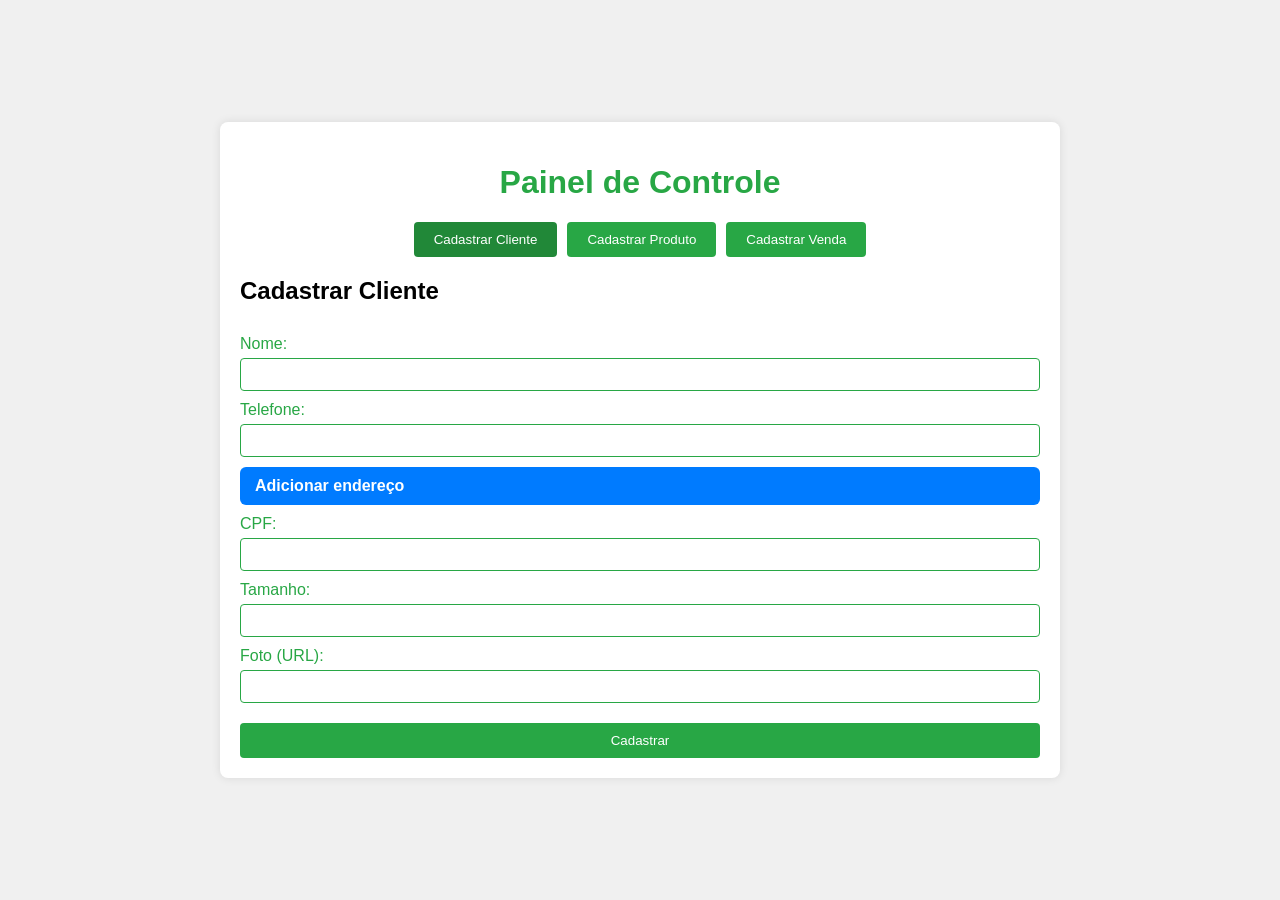
==== src/main/resources/static/index.html @ aad8f704 "adicionando enderecos no front depois tem q mudar várias coisas no back-end viu" ====
<!DOCTYPE html>
<html lang="pt-BR">
<head>
    <meta charset="UTF-8">
    <meta name="viewport" content="width=device-width, initial-scale=1.0">
    <title>Painel de Controle de Vendas</title>
    <link rel="stylesheet" href="style.css">
</head>
<body>
    <div class="container">
        <h1>Painel de Controle</h1>
        <div class="tabs">
            <button class="tab-button active" onclick="showTab('cliente')">Cadastrar Cliente</button>
            <button class="tab-button" onclick="showTab('produto')">Cadastrar Produto</button>
            <button class="tab-button" onclick="showTab('venda')">Cadastrar Venda</button>
        </div>
        <div id="cliente" class="tab-content active">
            <h2>Cadastrar Cliente</h2>
            <form id="clienteForm">
                <label for="nome">Nome:</label>
                <input type="text" id="nome" required>

                <label for="telefone">Telefone:</label>
                <input type="text" id="telefone" required>

<!--                <label for="endereco">Endereço:</label>-->
<!--                <input type="text" id="endereco" required>-->
                <div id="adicionarEndereco" onclick="adicionarEndereco()">Adicionar endereço</div>
                <div id="enderecos"></div>

                <label for="cpf">CPF:</label>
                <input type="text" id="cpf" required>

                <label for="tamanho">Tamanho:</label>
                <input type="text" id="tamanho">

                <label for="foto">Foto (URL):</label>
                <input type="url" id="foto">

                <button type="submit">Cadastrar</button>
            </form>
        </div>
        <div id="produto" class="tab-content">
            <h2>Cadastrar Produto</h2>
            <form id="produtoForm">
                <label for="prodNome">Nome:</label>
                <input type="text" id="prodNome" required>

                <label for="quantidade">Quantidade:</label>
                <input type="number" id="quantidade" required>

                <label for="categoria">Categoria:</label>
                <input type="text" id="categoria" required>

                <label for="descricao">Descrição:</label>
                <textarea id="descricao"></textarea>

                <label for="precoCompra">Preço de Compra:</label>
                <input type="number" step="0.01" id="precoCompra" required>

                <label for="precoVenda">Preço de Venda:</label>
                <input type="number" step="0.01" id="precoVenda" required>

                <label for="imagem">Imagem (URL):</label>
                <input type="url" id="imagem">

                <label for="barraDoProduto">Código de Barras:</label>
                <input type="text" id="barraDoProduto">

                <button type="submit">Cadastrar</button>
            </form>
        </div>
        <div id="venda" class="tab-content">
            <h2>Cadastrar Venda</h2>
            <form id="vendaForm">
                <label for="clienteId">ID do Cliente:</label>
                <input type="number" id="clienteId" required>

                <label for="clienteNome">Nome do Cliente:</label>
                <input type="text" id="clienteNome" required>

                <label for="vendedor">Vendedor:</label>
                <input type="text" id="vendedor" required>

                <label for="tipoPagamento">Tipo de Pagamento:</label>
                <select id="tipoPagamento" required>
                    <option value="DINHEIRO">Dinheiro</option>
                    <option value="CARTAO">Cartão</option>
                    <option value="PIX">PIX</option>
                </select>

                <label for="descontoTipo">Tipo de Desconto:</label>
                <input type="text" id="descontoTipo" placeholder="Ex: PERCENTUAL">

                <label for="descontoValor">Valor do Desconto:</label>
                <input type="number" step="0.01" id="descontoValor">

                <div id="itens">
                    <h3>Itens da Venda</h3>
                    <div class="item">
                        <label>Produto ID:</label>
                        <input type="number" class="produtoId" required>
                        <label>Quantidade:</label>
                        <input type="number" class="quantidade" required>
                        <label>Preço:</label>
                        <input type="number" step="0.01" class="preco" required>
                        <button type="button" onclick="removerItem(this)">Remover</button>
                    </div>
                </div>
                <button type="button" onclick="adicionarItem()">Adicionar Item</button>

                <button type="submit">Cadastrar Venda</button>
            </form>
        </div>
    </div>
    <script src="script.js"></script>
</body>
</html>
---- src/main/resources/static/style.css ----
body {
    font-family: Arial, sans-serif;
    background-color: #f0f0f0;
    margin: 0;
    padding: 0;
    display: flex;
    justify-content: center;
    align-items: center;
    min-height: 100vh;
}

.container {
    background-color: white;
    border-radius: 8px;
    box-shadow: 0 0 10px rgba(0,0,0,0.1);
    width: 90%;
    max-width: 800px;
    padding: 20px;
}

h1 {
    text-align: center;
    color: #28a745;
}

.tabs {
    display: flex;
    justify-content: center;
    margin-bottom: 20px;
}

.tab-button {
    background-color: #28a745;
    color: white;
    border: none;
    padding: 10px 20px;
    cursor: pointer;
    margin: 0 5px;
    border-radius: 4px;
}

.tab-button.active {
    background-color: #218838;
}

.tab-content {
    display: none;
}

.tab-content.active {
    display: block;
}

form {
    display: flex;
    flex-direction: column;
}

label {
    margin-top: 10px;
    color: #28a745;
}

input, select, textarea {
    padding: 8px;
    margin-top: 5px;
    border: 1px solid #28a745;
    border-radius: 4px;
}

button[type="submit"], button[type="button"] {
    background-color: #28a745;
    color: white;
    border: none;
    padding: 10px;
    margin-top: 20px;
    cursor: pointer;
    border-radius: 4px;
}

button[type="submit"]:hover, button[type="button"]:hover {
    background-color: #218838;
}

.item {
    border: 1px solid #28a745;
    padding: 10px;
    margin: 10px 0;
    border-radius: 4px;
}

.item input {
    margin-right: 10px;
    width: calc(25% - 10px);
}

.endereco {
    border: 2px solid #28a745;
    border-radius: 8px;
    padding: 15px;
    margin-top: 15px;
    background-color: #f9fff9;

    display: flex;
    flex-wrap: wrap;
    gap: 10px;
}

.endereco input {
    flex: 1 1 180px;
    padding: 8px;
    border: 1px solid #28a745;
    border-radius: 4px;
}

.endereco button {
    background-color: #dc3545;
    color: white;
    border: none;
    padding: 8px 12px;
    border-radius: 4px;
    cursor: pointer;
}

.endereco button:hover {
    background-color: #c82333;
}

#adicionarEndereco{
    background-color: #007bff;
    color: white;
    border: none;
    padding: 10px 15px;
    margin-top: 10px;
    border-radius: 6px;
    cursor: pointer;
    font-weight: bold;
}

#adicionarEndereco:hover {
    background-color: #0056b3;
}
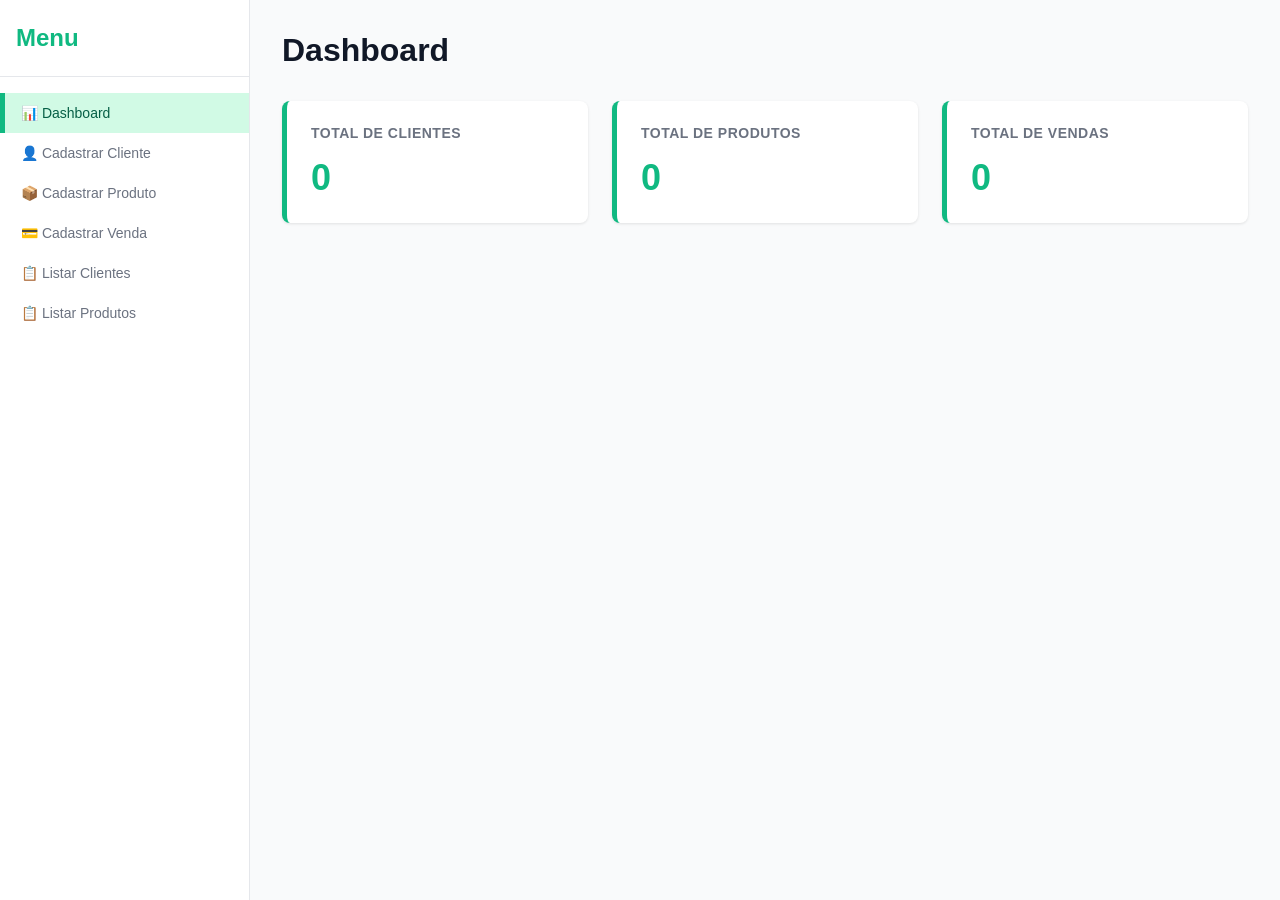
==== commit a828280b: "alteração no front-end" ====
--- a/src/main/resources/static/index.html
+++ b/src/main/resources/static/index.html
@@ -3,116 +3,229 @@
 <head>
     <meta charset="UTF-8">
     <meta name="viewport" content="width=device-width, initial-scale=1.0">
-    <title>Painel de Controle de Vendas</title>
-    <link rel="stylesheet" href="style.css">
+    <title>Dashboard - Controle de Vendas</title>
+    <link rel="stylesheet" href="css/style.css">
 </head>
 <body>
     <div class="container">
-        <h1>Painel de Controle</h1>
-        <div class="tabs">
-            <button class="tab-button active" onclick="showTab('cliente')">Cadastrar Cliente</button>
-            <button class="tab-button" onclick="showTab('produto')">Cadastrar Produto</button>
-            <button class="tab-button" onclick="showTab('venda')">Cadastrar Venda</button>
-        </div>
-        <div id="cliente" class="tab-content active">
-            <h2>Cadastrar Cliente</h2>
-            <form id="clienteForm">
-                <label for="nome">Nome:</label>
-                <input type="text" id="nome" required>
-
-                <label for="telefone">Telefone:</label>
-                <input type="text" id="telefone" required>
-
-<!--                <label for="endereco">Endereço:</label>-->
-<!--                <input type="text" id="endereco" required>-->
-                <div id="adicionarEndereco" onclick="adicionarEndereco()">Adicionar endereço</div>
-                <div id="enderecos"></div>
-
-                <label for="cpf">CPF:</label>
-                <input type="text" id="cpf" required>
-
-                <label for="tamanho">Tamanho:</label>
-                <input type="text" id="tamanho">
-
-                <label for="foto">Foto (URL):</label>
-                <input type="url" id="foto">
-
-                <button type="submit">Cadastrar</button>
-            </form>
-        </div>
-        <div id="produto" class="tab-content">
-            <h2>Cadastrar Produto</h2>
-            <form id="produtoForm">
-                <label for="prodNome">Nome:</label>
-                <input type="text" id="prodNome" required>
-
-                <label for="quantidade">Quantidade:</label>
-                <input type="number" id="quantidade" required>
-
-                <label for="categoria">Categoria:</label>
-                <input type="text" id="categoria" required>
-
-                <label for="descricao">Descrição:</label>
-                <textarea id="descricao"></textarea>
-
-                <label for="precoCompra">Preço de Compra:</label>
-                <input type="number" step="0.01" id="precoCompra" required>
-
-                <label for="precoVenda">Preço de Venda:</label>
-                <input type="number" step="0.01" id="precoVenda" required>
-
-                <label for="imagem">Imagem (URL):</label>
-                <input type="url" id="imagem">
-
-                <label for="barraDoProduto">Código de Barras:</label>
-                <input type="text" id="barraDoProduto">
-
-                <button type="submit">Cadastrar</button>
-            </form>
-        </div>
-        <div id="venda" class="tab-content">
-            <h2>Cadastrar Venda</h2>
-            <form id="vendaForm">
-                <label for="clienteId">ID do Cliente:</label>
-                <input type="number" id="clienteId" required>
-
-                <label for="clienteNome">Nome do Cliente:</label>
-                <input type="text" id="clienteNome" required>
-
-                <label for="vendedor">Vendedor:</label>
-                <input type="text" id="vendedor" required>
-
-                <label for="tipoPagamento">Tipo de Pagamento:</label>
-                <select id="tipoPagamento" required>
-                    <option value="DINHEIRO">Dinheiro</option>
-                    <option value="CARTAO">Cartão</option>
-                    <option value="PIX">PIX</option>
-                </select>
-
-                <label for="descontoTipo">Tipo de Desconto:</label>
-                <input type="text" id="descontoTipo" placeholder="Ex: PERCENTUAL">
-
-                <label for="descontoValor">Valor do Desconto:</label>
-                <input type="number" step="0.01" id="descontoValor">
-
-                <div id="itens">
-                    <h3>Itens da Venda</h3>
-                    <div class="item">
-                        <label>Produto ID:</label>
-                        <input type="number" class="produtoId" required>
-                        <label>Quantidade:</label>
-                        <input type="number" class="quantidade" required>
-                        <label>Preço:</label>
-                        <input type="number" step="0.01" class="preco" required>
-                        <button type="button" onclick="removerItem(this)">Remover</button>
-                    </div>
-                </div>
-                <button type="button" onclick="adicionarItem()">Adicionar Item</button>
-
-                <button type="submit">Cadastrar Venda</button>
-            </form>
-        </div>
+        <!-- SIDEBAR -->
+        <aside class="sidebar">
+            <div class="sidebar-header">
+                <h2>Menu</h2>
+            </div>
+            <nav class="sidebar-nav">
+                <ul>
+                    <li>
+                        <a href="#" class="nav-item active" data-page="dashboard">
+                            📊 Dashboard
+                        </a>
+                    </li>
+                    <li>
+                        <a href="#" class="nav-item" data-page="cadastro-cliente">
+                            👤 Cadastrar Cliente
+                        </a>
+                    </li>
+                    <li>
+                        <a href="#" class="nav-item" data-page="cadastro-produto">
+                            📦 Cadastrar Produto
+                        </a>
+                    </li>
+                    <li>
+                        <a href="#" class="nav-item" data-page="cadastro-venda">
+                            💳 Cadastrar Venda
+                        </a>
+                    </li>
+                    <li>
+                        <a href="#" class="nav-item" data-page="listar-clientes">
+                            📋 Listar Clientes
+                        </a>
+                    </li>
+                    <li>
+                        <a href="#" class="nav-item" data-page="listar-produtos">
+                            📋 Listar Produtos
+                        </a>
+                    </li>
+                </ul>
+            </nav>
+        </aside>
+        <!-- CONTEÚDO DINÂMICO -->
+        <main class="conteudo-principal">
+            <div id="conteudo-dinamico">
+                <!-- Dashboard inicial -->
+                <div id="dashboard" class="page active">
+                    <div class="page-header">
+                        <h1>Dashboard</h1>
+                    </div>
+                    <div class="dashboard-content">
+                        <div class="card">
+                            <h3>Total de Clientes</h3>
+                            <p class="numero" id="total-clientes">0</p>
+                        </div>
+                        <div class="card">
+                            <h3>Total de Produtos</h3>
+                            <p class="numero" id="total-produtos">0</p>
+                        </div>
+                        <div class="card">
+                            <h3>Total de Vendas</h3>
+                            <p class="numero" id="total-vendas">0</p>
+                        </div>
+                    </div>
+                </div>
+                <!-- Cadastro de Cliente -->
+                <div id="cadastro-cliente" class="page">
+                    <div class="page-header">
+                        <h1>Cadastrar Cliente</h1>
+                    </div>
+                    <form id="form-cliente" class="form-container">
+                        <div class="form-group">
+                            <label for="cliente-nome">Nome:</label>
+                            <input type="text" id="cliente-nome" name="nome" required>
+                        </div>
+                        <div class="form-group">
+                            <label for="cliente-cpf">CPF:</label>
+                            <input type="text" id="cliente-cpf" name="cpf" placeholder="000.000.000-00" required>
+                        </div>
+                        <div class="form-group">
+                            <label for="cliente-telefone">Telefone:</label>
+                            <input type="tel" id="cliente-telefone" name="telefone" required>
+                        </div>
+                        <div class="form-group">
+                            <label for="cliente-tamanho">Tamanho:</label>
+                            <input type="text" id="cliente-tamanho" name="tamanho" placeholder="P, M, G, etc..." required>
+                        </div>
+                        <div class="form-group">
+                            <label for="cliente-foto">Foto do Cliente:</label>
+                            <input type="file" id="cliente-foto" name="foto" accept="image/*" required>
+                            <small>Selecione uma imagem para upload</small>
+                        </div>
+                        <!-- Seção de Endereços -->
+                        <div class="endereco-section">
+                            <div class="endereco-header">
+                                <h3>Endereços</h3>
+                                <button type="button" id="btn-adicionar-endereco" class="btn-add">+ Adicionar Endereço</button>
+                            </div>
+                            <div id="lista-enderecos" class="endereco-lista">
+                                <!-- Endereços serão adicionados aqui dinamicamente -->
+                            </div>
+                        </div>
+                        <button type="submit" class="btn-submit">Cadastrar Cliente</button>
+                    </form>
+                    <div id="mensagem-cliente" class="mensagem"></div>
+                </div>
+                <!-- Modal para Adicionar Endereço -->
+                <div id="modal-endereco" class="modal">
+                    <div class="modal-content">
+                        <span class="modal-close">&times;</span>
+                        <h2>Adicionar Endereço</h2>
+                        <form id="form-endereco" class="form-endereco">
+                            <div class="form-group">
+                                <label for="endereco-nome">Nome do Endereço:</label>
+                                <input type="text" id="endereco-nome" name="nome" placeholder="Ex: Casa, Trabalho" required>
+                            </div>
+                            <div class="form-group">
+                                <label for="endereco-cpe">CEP:</label>
+                                <input type="text" id="endereco-cpe" name="cpe" placeholder="00000-000" required>
+                            </div>
+                            <div class="form-group">
+                                <label for="endereco-rua">Rua:</label>
+                                <input type="text" id="endereco-rua" name="rua" required>
+                            </div>
+                            <div class="form-group">
+                                <label for="endereco-numero">Número:</label>
+                                <input type="text" id="endereco-numero" name="numero" required>
+                            </div>
+                            <div class="form-group">
+                                <label for="endereco-referencia">Referência:</label>
+                                <input type="text" id="endereco-referencia" name="referencia" placeholder="Opcional">
+                            </div>
+                            <div class="modal-buttons">
+                                <button type="submit" class="btn-submit">Adicionar</button>
+                                <button type="button" class="btn-cancel" id="btn-cancel-endereco">Cancelar</button>
+                            </div>
+                        </form>
+                    </div>
+                </div>
+                <!-- Cadastro de Produto -->
+                <div id="cadastro-produto" class="page">
+                    <div class="page-header">
+                        <h1>Cadastrar Produto</h1>
+                    </div>
+                    <form id="form-produto" class="form-container">
+                        <div class="form-group">
+                            <label for="produto-nome">Nome do Produto:</label>
+                            <input type="text" id="produto-nome" name="nome" required>
+                        </div>
+                        <div class="form-group">
+                            <label for="produto-descricao">Descrição:</label>
+                            <textarea id="produto-descricao" name="descricao" rows="4"></textarea>
+                        </div>
+                        <div class="form-group">
+                            <label for="produto-preco">Preço:</label>
+                            <input type="number" id="produto-preco" name="preco" step="0.01" required>
+                        </div>
+                        <div class="form-group">
+                            <label for="produto-quantidade">Quantidade em Estoque:</label>
+                            <input type="number" id="produto-quantidade" name="quantidade" required>
+                        </div>
+                        <div class="form-group">
+                            <label for="produto-foto">Foto do Produto:</label>
+                            <input type="file" id="produto-foto" name="foto" accept="image/*">
+                        </div>
+                        <button type="submit" class="btn-submit">Cadastrar Produto</button>
+                    </form>
+                    <div id="mensagem-produto" class="mensagem"></div>
+                </div>
+                <!-- Cadastro de Venda -->
+                <div id="cadastro-venda" class="page">
+                    <div class="page-header">
+                        <h1>Cadastrar Venda</h1>
+                    </div>
+                    <form id="form-venda" class="form-container">
+                        <div class="form-group">
+                            <label for="venda-cliente">Cliente:</label>
+                            <select id="venda-cliente" name="clienteId" required>
+                                <option value="">Selecione um cliente</option>
+                            </select>
+                        </div>
+                        <div class="form-group">
+                            <label for="venda-produto">Produto:</label>
+                            <select id="venda-produto" name="produtoId" required>
+                                <option value="">Selecione um produto</option>
+                            </select>
+                        </div>
+                        <div class="form-group">
+                            <label for="venda-quantidade">Quantidade:</label>
+                            <input type="number" id="venda-quantidade" name="quantidade" required>
+                        </div>
+                        <div class="form-group">
+                            <label for="venda-desconto">Desconto (%):</label>
+                            <input type="number" id="venda-desconto" name="desconto" min="0" max="100" value="0">
+                        </div>
+                        <button type="submit" class="btn-submit">Registrar Venda</button>
+                    </form>
+                    <div id="mensagem-venda" class="mensagem"></div>
+                </div>
+                <!-- Listar Clientes -->
+                <div id="listar-clientes" class="page">
+                    <div class="page-header">
+                        <h1>Lista de Clientes</h1>
+                    </div>
+                    <div id="tabela-clientes" class="tabela-lista">
+                        <!-- Tabela de clientes será carregada aqui -->
+                    </div>
+                </div>
+                <!-- Listar Produtos -->
+                <div id="listar-produtos" class="page">
+                    <div class="page-header">
+                        <h1>Lista de Produtos</h1>
+                    </div>
+                    <div id="tabela-produtos" class="tabela-lista">
+                        <!-- Tabela de produtos será carregada aqui -->
+                    </div>
+                </div>
+            </div>
+        </main>
     </div>
-    <script src="script.js"></script>
+    <script src="javascript/script.js"></script>
 </body>
 </html>
--- a/src/main/resources/static/css/style.css
+++ b/src/main/resources/static/css/style.css
@@ -0,0 +1,538 @@
+/* ============================
+   RESET E ESTILOS GLOBAIS
+   ============================ */
+* {
+    margin: 0;
+    padding: 0;
+    box-sizing: border-box;
+}
+
+body {
+    font-family: 'Segoe UI', Tahoma, Geneva, Verdana, sans-serif;
+    background-color: #f9fafb;
+    color: #333;
+}
+
+html, body, #conteudo-dinamico {
+    height: 100%;
+}
+
+/* ============================
+   LAYOUT PRINCIPAL
+   ============================ */
+.container {
+    display: flex;
+    height: 100vh;
+    background-color: #ffffff;
+}
+
+/* ============================
+   SIDEBAR (MENU LATERAL)
+   ============================ */
+.sidebar {
+    width: 250px;
+    background-color: #ffffff;
+    border-right: 1px solid #e5e7eb;
+    display: flex;
+    flex-direction: column;
+    box-shadow: 2px 0 8px rgba(0, 0, 0, 0.05);
+}
+
+.sidebar-header {
+    padding: 24px 16px;
+    border-bottom: 1px solid #e5e7eb;
+}
+
+.sidebar-header h2 {
+    color: #10b981;
+    font-size: 24px;
+    font-weight: 600;
+}
+
+.sidebar-nav {
+    flex: 1;
+    padding: 16px 0;
+}
+
+.sidebar-nav ul {
+    list-style: none;
+}
+
+.sidebar-nav li {
+    margin: 0;
+}
+
+.nav-item {
+    display: flex;
+    align-items: center;
+    padding: 12px 16px;
+    color: #6b7280;
+    text-decoration: none;
+    transition: all 0.3s ease;
+    border-left: 5px solid transparent;
+    font-size: 14px;
+    font-weight: 500;
+    cursor: pointer;
+}
+
+.nav-item:hover {
+    background-color: #f3f4f6;
+    color: #10b981;
+}
+
+.nav-item.active {
+    background-color: #d1fae5;
+    color: #065f46;
+    border-left-color: #10b981;
+}
+
+/* ============================
+   CONTEÚDO PRINCIPAL
+   ============================ */
+.conteudo-principal {
+    flex: 1;
+    overflow-y: auto;
+    padding: 32px;
+    background-color: #f9fafb;
+}
+
+#conteudo-dinamico {
+    width: 100%;
+}
+
+.page {
+    display: none;
+    animation: fadeIn 0.3s ease-in;
+}
+
+.page.active {
+    display: block;
+}
+
+@keyframes fadeIn {
+    from {
+        opacity: 0;
+        transform: translateY(10px);
+    }
+    to {
+        opacity: 1;
+        transform: translateY(0);
+    }
+}
+
+.page-header {
+    margin-bottom: 32px;
+}
+
+.page-header h1 {
+    color: #111827;
+    font-size: 32px;
+    font-weight: 700;
+}
+
+/* ============================
+   DASHBOARD
+   ============================ */
+.dashboard-content {
+    display: grid;
+    grid-template-columns: repeat(auto-fit, minmax(300px, 1fr));
+    gap: 24px;
+    margin-top: 24px;
+}
+
+.card {
+    background-color: #ffffff;
+    border-radius: 8px;
+    padding: 24px;
+    box-shadow: 0 1px 3px rgba(0, 0, 0, 0.1);
+    transition: transform 0.3s ease, box-shadow 0.3s ease;
+    border-left: 5px solid #10b981;
+}
+
+.card:hover {
+    transform: translateY(-4px);
+    box-shadow: 0 4px 12px rgba(0, 0, 0, 0.15);
+}
+
+.card h3 {
+    color: #6b7280;
+    font-size: 14px;
+    font-weight: 600;
+    text-transform: uppercase;
+    letter-spacing: 0.5px;
+    margin-bottom: 16px;
+}
+
+.card .numero {
+    color: #10b981;
+    font-size: 36px;
+    font-weight: 700;
+}
+
+/* ============================
+   FORMULÁRIOS
+   ============================ */
+.form-container {
+    background-color: #ffffff;
+    border-radius: 8px;
+    padding: 32px;
+    box-shadow: 0 1px 3px rgba(0, 0, 0, 0.1);
+    max-width: 600px;
+}
+
+.form-endereco {
+    padding: 0;
+}
+
+.form-group {
+    margin-bottom: 20px;
+    display: flex;
+    flex-direction: column;
+}
+
+.form-group label {
+    font-weight: 600;
+    margin-bottom: 8px;
+    color: #374151;
+    font-size: 14px;
+}
+
+.form-group input,
+.form-group textarea,
+.form-group select {
+    padding: 10px 12px;
+    border: 1px solid #e5e7eb;
+    border-radius: 6px;
+    font-size: 14px;
+    font-family: inherit;
+    transition: border-color 0.3s ease, box-shadow 0.3s ease;
+}
+
+.form-group input:focus,
+.form-group textarea:focus,
+.form-group select:focus {
+    outline: none;
+    border-color: #10b981;
+    box-shadow: 0 0 0 3px rgba(16, 185, 129, 0.1);
+}
+
+.form-group textarea {
+    resize: vertical;
+    min-height: 100px;
+}
+
+.form-group small {
+    font-size: 12px;
+    color: #6b7280;
+    margin-top: 4px;
+}
+
+/* ============================
+   SEÇÃO DE ENDEREÇOS
+   ============================ */
+.endereco-section {
+    margin: 32px 0;
+    padding: 24px;
+    background-color: #f9fafb;
+    border-radius: 8px;
+    border: 2px solid #e5e7eb;
+}
+
+.endereco-header {
+    display: flex;
+    justify-content: space-between;
+    align-items: center;
+    margin-bottom: 20px;
+}
+
+.endereco-header h3 {
+    color: #111827;
+    font-size: 18px;
+    margin: 0;
+}
+
+.btn-add {
+    background-color: #10b981;
+    color: white;
+    border: none;
+    padding: 8px 16px;
+    border-radius: 6px;
+    font-size: 14px;
+    font-weight: 600;
+    cursor: pointer;
+    transition: background-color 0.3s ease;
+}
+
+.btn-add:hover {
+    background-color: #059669;
+}
+
+.endereco-lista {
+    display: grid;
+    grid-template-columns: repeat(auto-fill, minmax(250px, 1fr));
+    gap: 12px;
+}
+
+.endereco-card {
+    background-color: #ffffff;
+    border: 1px solid #e5e7eb;
+    border-radius: 6px;
+    padding: 16px;
+    position: relative;
+    transition: box-shadow 0.3s ease;
+}
+
+.endereco-card:hover {
+    box-shadow: 0 2px 8px rgba(0, 0, 0, 0.1);
+}
+
+.endereco-card h4 {
+    margin: 0 0 8px 0;
+    color: #10b981;
+    font-size: 14px;
+    font-weight: 600;
+}
+
+.endereco-card p {
+    margin: 4px 0;
+    font-size: 13px;
+    color: #6b7280;
+}
+
+.endereco-remove {
+    position: absolute;
+    top: 8px;
+    right: 8px;
+    background-color: #ef4444;
+    color: white;
+    border: none;
+    width: 24px;
+    height: 24px;
+    border-radius: 50%;
+    cursor: pointer;
+    font-size: 16px;
+    display: flex;
+    align-items: center;
+    justify-content: center;
+    transition: background-color 0.3s ease;
+}
+
+.endereco-remove:hover {
+    background-color: #dc2626;
+}
+
+/* ============================
+   MODAL
+   ============================ */
+.modal {
+    display: none;
+    position: fixed;
+    z-index: 1000;
+    left: 0;
+    top: 0;
+    width: 100%;
+    height: 100%;
+    background-color: rgba(0, 0, 0, 0.5);
+    animation: fadeIn 0.3s ease;
+}
+
+.modal.active {
+    display: flex;
+    align-items: center;
+    justify-content: center;
+}
+
+.modal-content {
+    background-color: #ffffff;
+    padding: 32px;
+    border-radius: 8px;
+    box-shadow: 0 10px 40px rgba(0, 0, 0, 0.2);
+    max-width: 500px;
+    width: 90%;
+    position: relative;
+    animation: slideIn 0.3s ease;
+}
+
+.modal-close {
+    position: absolute;
+    right: 16px;
+    top: 16px;
+    font-size: 28px;
+    font-weight: bold;
+    color: #6b7280;
+    cursor: pointer;
+    transition: color 0.3s ease;
+}
+
+.modal-close:hover {
+    color: #111827;
+}
+
+.modal-content h2 {
+    margin-top: 0;
+    margin-bottom: 20px;
+    color: #111827;
+}
+
+.modal-buttons {
+    display: flex;
+    gap: 12px;
+    margin-top: 24px;
+}
+
+.btn-cancel {
+    flex: 1;
+    background-color: #e5e7eb;
+    color: #374151;
+    padding: 12px 24px;
+    border: none;
+    border-radius: 6px;
+    font-size: 16px;
+    font-weight: 600;
+    cursor: pointer;
+    transition: background-color 0.3s ease;
+}
+
+.btn-cancel:hover {
+    background-color: #d1d5db;
+}
+
+@keyframes slideIn {
+    from {
+        transform: translateY(-50px);
+        opacity: 0;
+    }
+    to {
+        transform: translateY(0);
+        opacity: 1;
+    }
+}
+
+/* ============================
+   BOTÕES
+   ============================ */
+.btn-submit {
+    background-color: #10b981;
+    color: #ffffff;
+    padding: 12px 24px;
+    border: none;
+    border-radius: 6px;
+    font-size: 16px;
+    font-weight: 600;
+    cursor: pointer;
+    transition: all 0.3s ease;
+    margin-top: 12px;
+}
+
+.btn-submit:hover {
+    background-color: #059669;
+    box-shadow: 0 4px 12px rgba(16, 185, 129, 0.3);
+}
+
+.btn-submit:active {
+    transform: scale(0.98);
+}
+
+/* ============================
+   MENSAGENS
+   ============================ */
+.mensagem {
+    margin-top: 20px;
+    padding: 16px;
+    border-radius: 6px;
+    font-size: 14px;
+    font-weight: 500;
+    display: none;
+}
+
+.mensagem.success {
+    display: block;
+    background-color: #d1fae5;
+    color: #065f46;
+    border-left: 4px solid #10b981;
+}
+
+.mensagem.error {
+    display: block;
+    background-color: #fee2e2;
+    color: #7f1d1d;
+    border-left: 4px solid #ef4444;
+}
+
+/* ============================
+   RESPONSIVIDADE
+   ============================ */
+@media (max-width: 768px) {
+    .container {
+        flex-direction: column;
+    }
+
+    .sidebar {
+        width: 100%;
+        border-right: none;
+        border-bottom: 1px solid #e5e7eb;
+        flex-direction: row;
+    }
+
+    .sidebar-header {
+        border-bottom: none;
+        border-right: 1px solid #e5e7eb;
+        padding: 16px;
+    }
+
+    .sidebar-nav {
+        padding: 0;
+        flex: 1;
+    }
+
+    .sidebar-nav ul {
+        display: flex;
+        flex-direction: row;
+    }
+
+    .sidebar-nav li {
+        flex: 1;
+    }
+
+    .nav-item {
+        justify-content: center;
+        border-left: none;
+        border-bottom: 5px solid transparent;
+    }
+
+    .nav-item.active {
+        border-left: none;
+        border-bottom-color: #10b981;
+    }
+
+    .conteudo-principal {
+        padding: 16px;
+    }
+
+    .dashboard-content {
+        grid-template-columns: 1fr;
+    }
+
+    .form-container {
+        padding: 16px;
+    }
+}
+
+@media (max-width: 480px) {
+    .page-header h1 {
+        font-size: 24px;
+    }
+
+    .card {
+        padding: 16px;
+    }
+
+    .card .numero {
+        font-size: 28px;
+    }
+
+    .form-container {
+        padding: 12px;
+    }
+}
+
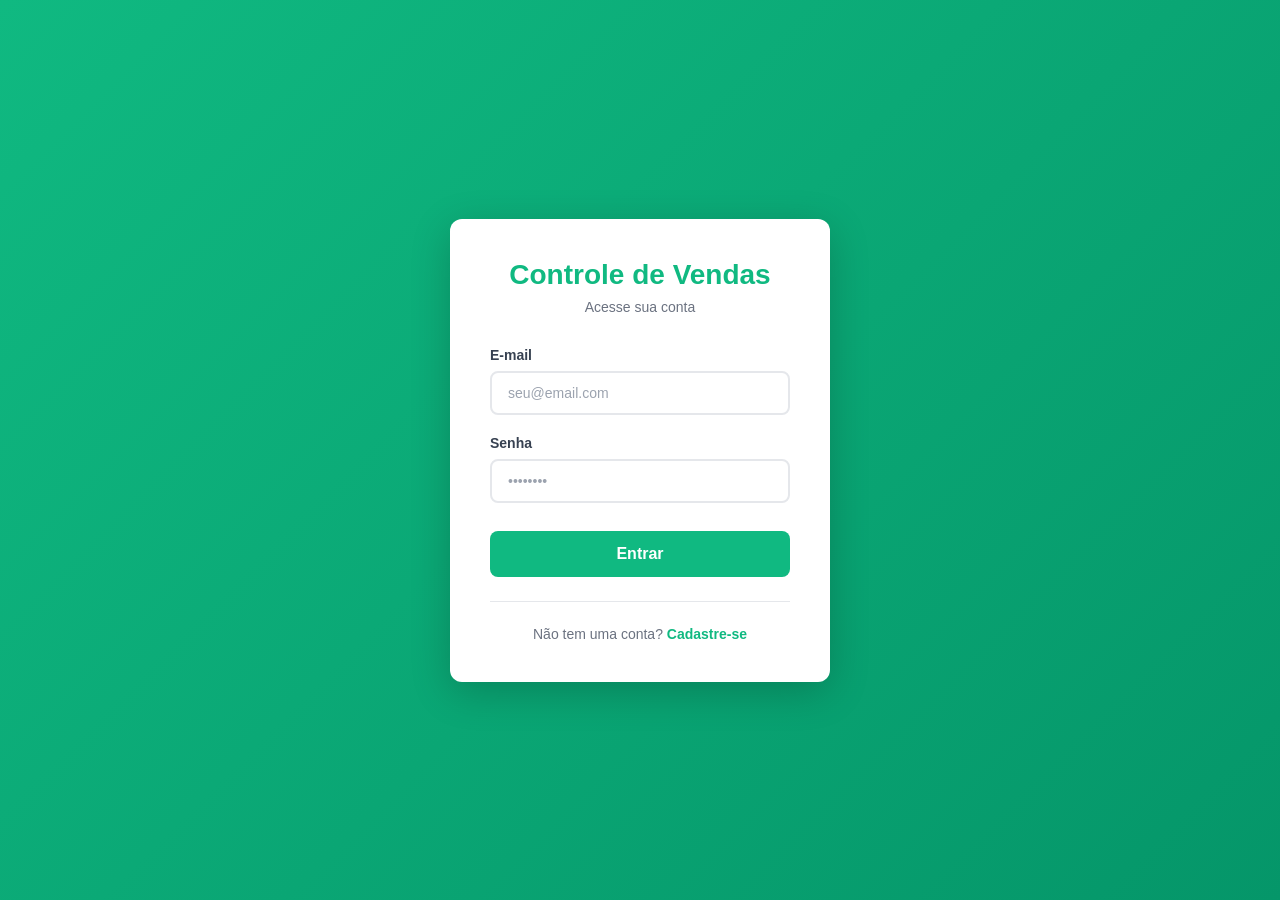
==== commit 7f6e41fc: "feat: adicionar sistema de autenticação JWT com login e cadastro - Sistema de autenticação JWT (24h " ====
--- a/src/main/resources/static/index.html
+++ b/src/main/resources/static/index.html
@@ -12,6 +12,7 @@
         <aside class="sidebar">
             <div class="sidebar-header">
                 <h2>Menu</h2>
+                <button id="btn-logout" class="btn-logout" onclick="logout()">Sair</button>
             </div>
             <nav class="sidebar-nav">
                 <ul>
--- a/src/main/resources/static/css/style.css
+++ b/src/main/resources/static/css/style.css
@@ -47,6 +47,24 @@
     color: #10b981;
     font-size: 24px;
     font-weight: 600;
+}
+
+.btn-logout {
+    margin-top: 12px;
+    background-color: #fee2e2;
+    color: #dc2626;
+    border: none;
+    padding: 8px 16px;
+    border-radius: 6px;
+    font-size: 12px;
+    font-weight: 600;
+    cursor: pointer;
+    transition: all 0.3s ease;
+    width: 100%;
+}
+
+.btn-logout:hover {
+    background-color: #fecaca;
 }
 
 .sidebar-nav {
